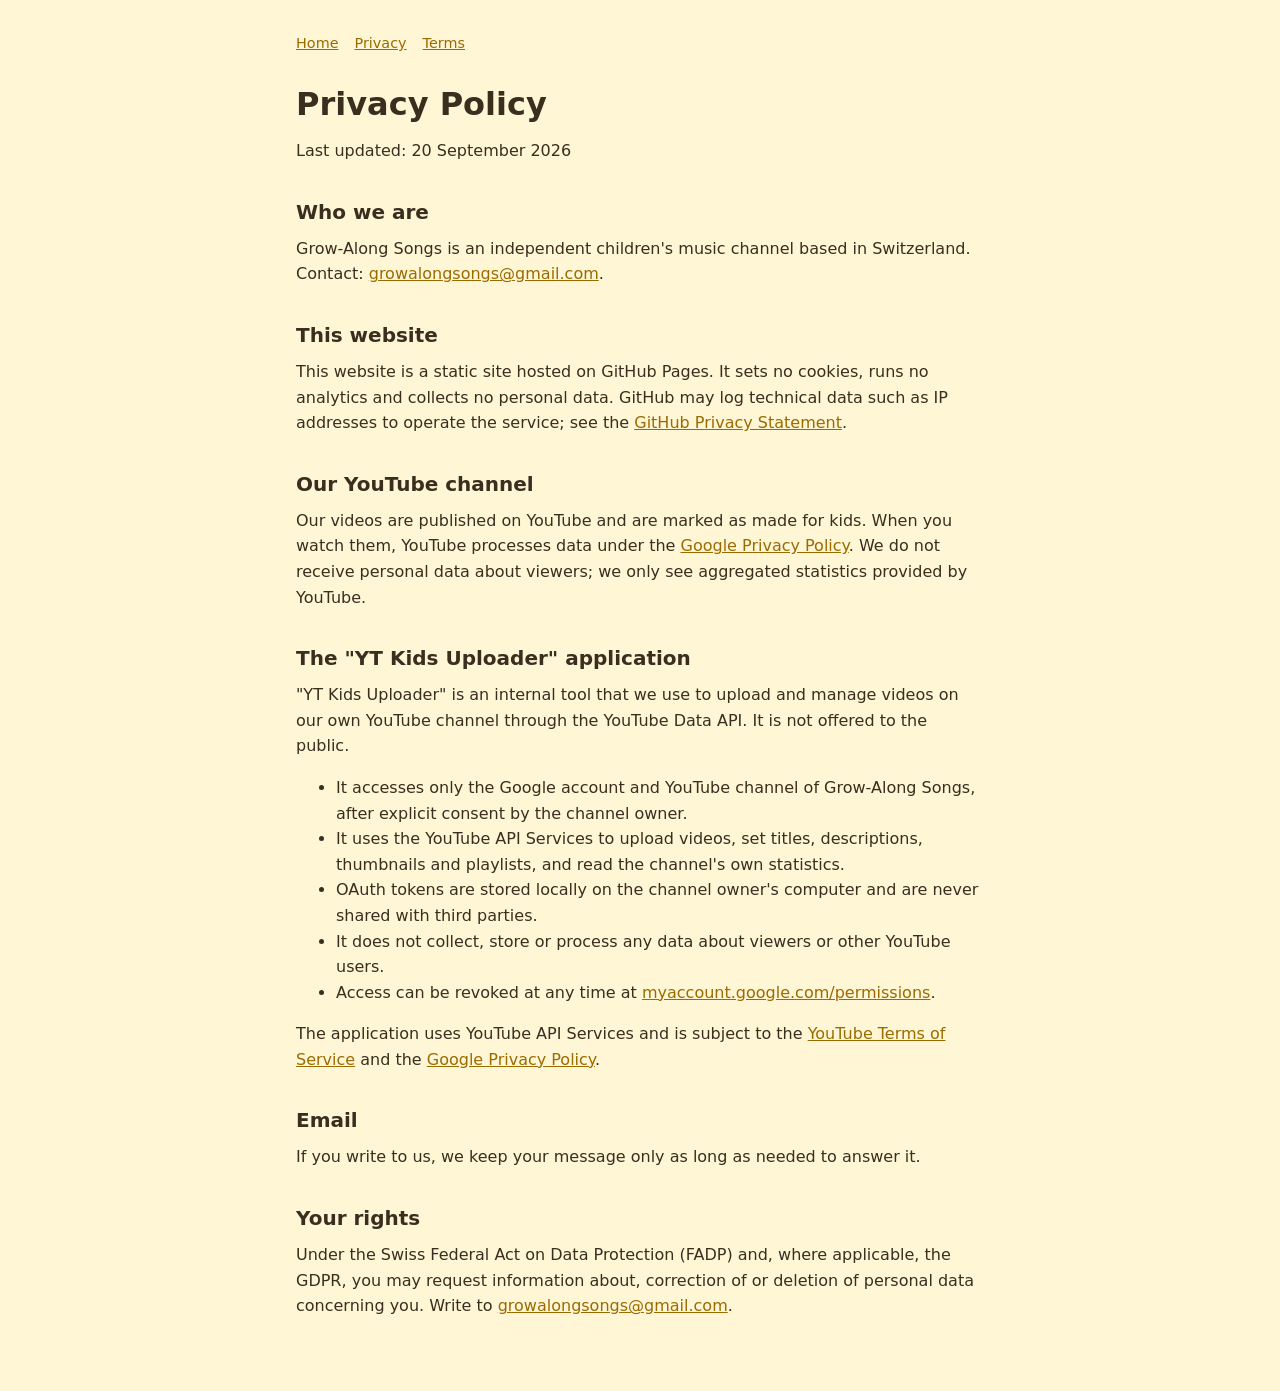
==== privacy.html @ f4e84e5a "Grow-Along Songs: homepage, privacy policy, terms Co-Authored-By: Claude Opus 5 (1M context) <norepl" ====
<!doctype html>
<html lang="en">
<head>
<meta charset="utf-8">
<meta name="viewport" content="width=device-width,initial-scale=1">
<title>Privacy Policy, Grow-Along Songs</title>
<link rel="stylesheet" href="style.css">
</head>
<body>
<main>
<nav><a href="index.html">Home</a><a href="privacy.html">Privacy</a><a href="terms.html">Terms</a></nav>
<h1>Privacy Policy</h1>
<p>Last updated: 20 September 2026</p>

<h2>Who we are</h2>
<p>Grow-Along Songs is an independent children's music channel based in Switzerland. Contact: <a href="mailto:growalongsongs@gmail.com">growalongsongs@gmail.com</a>.</p>

<h2>This website</h2>
<p>This website is a static site hosted on GitHub Pages. It sets no cookies, runs no analytics and collects no personal data. GitHub may log technical data such as IP addresses to operate the service; see the <a href="https://docs.github.com/en/site-policy/privacy-policies/github-general-privacy-statement">GitHub Privacy Statement</a>.</p>

<h2>Our YouTube channel</h2>
<p>Our videos are published on YouTube and are marked as made for kids. When you watch them, YouTube processes data under the <a href="https://policies.google.com/privacy">Google Privacy Policy</a>. We do not receive personal data about viewers; we only see aggregated statistics provided by YouTube.</p>

<h2>The "YT Kids Uploader" application</h2>
<p>"YT Kids Uploader" is an internal tool that we use to upload and manage videos on our own YouTube channel through the YouTube Data API. It is not offered to the public.</p>
<ul>
<li>It accesses only the Google account and YouTube channel of Grow-Along Songs, after explicit consent by the channel owner.</li>
<li>It uses the YouTube API Services to upload videos, set titles, descriptions, thumbnails and playlists, and read the channel's own statistics.</li>
<li>OAuth tokens are stored locally on the channel owner's computer and are never shared with third parties.</li>
<li>It does not collect, store or process any data about viewers or other YouTube users.</li>
<li>Access can be revoked at any time at <a href="https://myaccount.google.com/permissions">myaccount.google.com/permissions</a>.</li>
</ul>
<p>The application uses YouTube API Services and is subject to the <a href="https://www.youtube.com/t/terms">YouTube Terms of Service</a> and the <a href="https://policies.google.com/privacy">Google Privacy Policy</a>.</p>

<h2>Email</h2>
<p>If you write to us, we keep your message only as long as needed to answer it.</p>

<h2>Your rights</h2>
<p>Under the Swiss Federal Act on Data Protection (FADP) and, where applicable, the GDPR, you may request information about, correction of or deletion of personal data concerning you. Write to <a href="mailto:growalongsongs@gmail.com">growalongsongs@gmail.com</a>.</p>
</main>
</body>
</html>
---- style.css ----
:root{--bg:#FFF6D6;--fg:#3A2E1F;--accent:#E8A317;--card:#FFFFFF}
*{box-sizing:border-box}body{margin:0;font-family:system-ui,-apple-system,"Segoe UI",Roboto,sans-serif;background:var(--bg);color:var(--fg);line-height:1.6}
main{max-width:720px;margin:0 auto;padding:32px 16px 64px}
h1{font-size:2rem;margin:0 0 8px}h2{font-size:1.25rem;margin:32px 0 8px}
p{margin:8px 0}a{color:#9A6B00}
.card{background:var(--card);border-radius:16px;padding:24px;margin:16px 0;box-shadow:0 2px 8px rgba(0,0,0,.06)}
.btn{display:inline-block;background:var(--accent);color:#fff;padding:12px 20px;border-radius:999px;text-decoration:none;font-weight:600}
nav{font-size:.9rem;margin-bottom:24px}nav a{margin-right:16px}
footer{font-size:.85rem;opacity:.75;margin-top:48px}
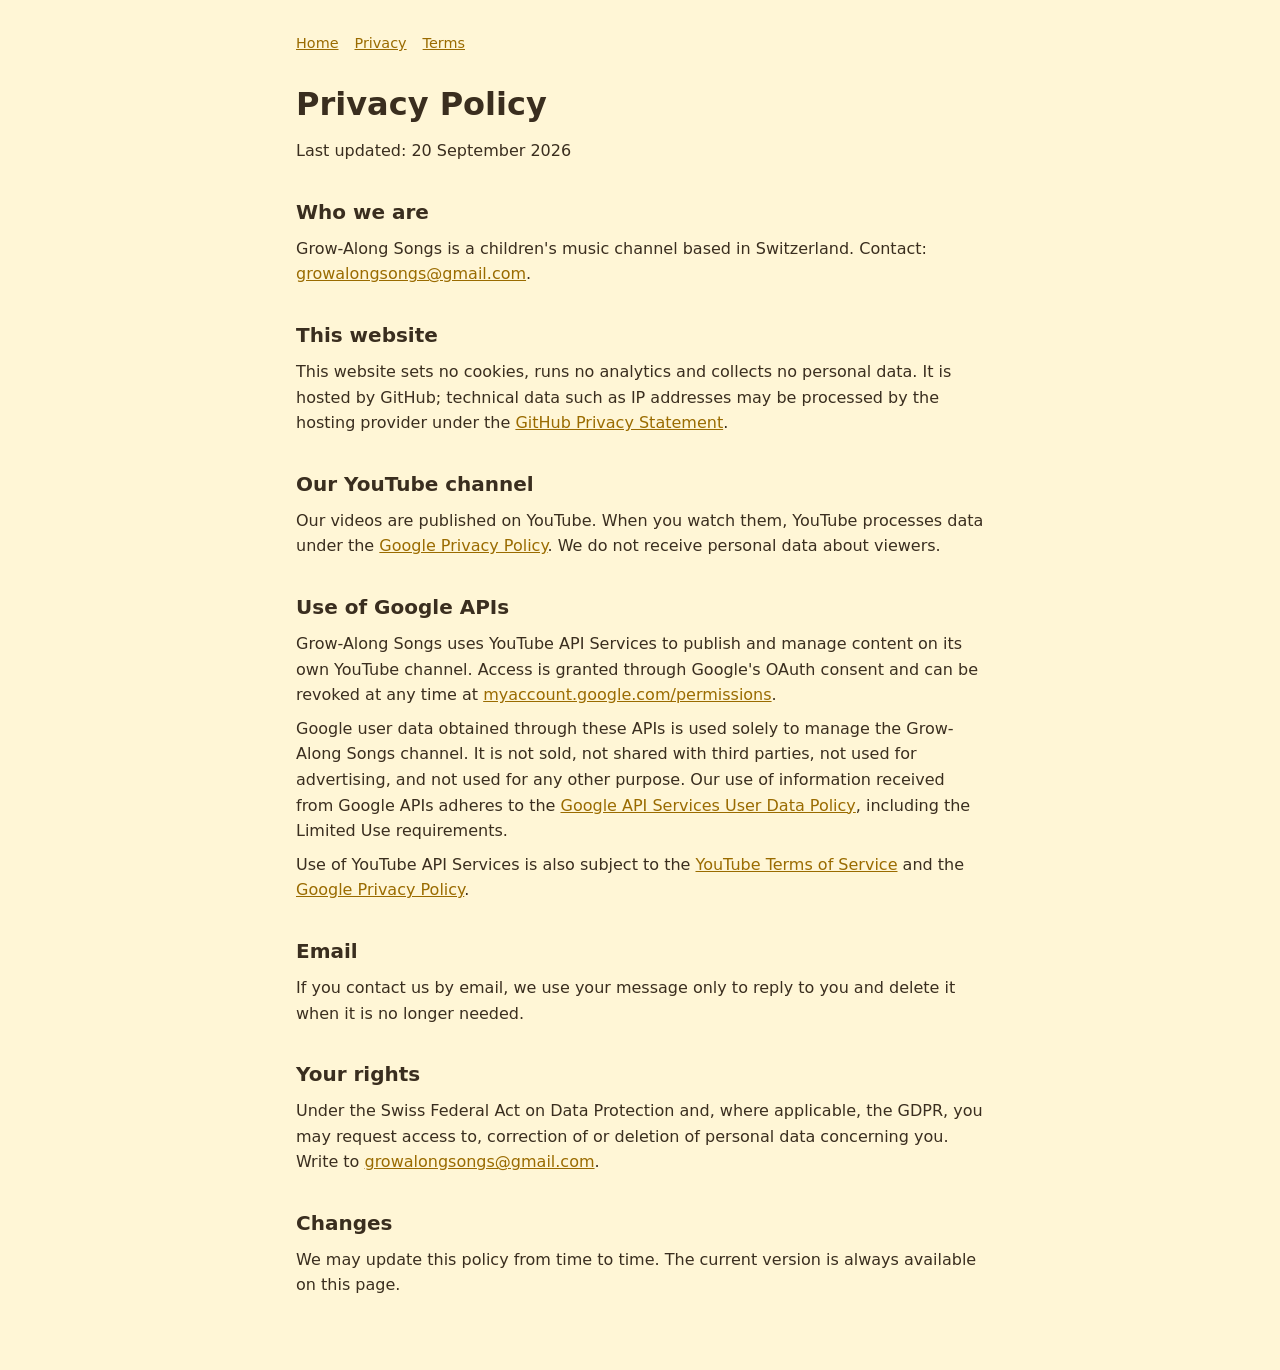
==== commit 410a2759: "Privacy and terms: remove operational details, add Limited Use statement Co-Authored-By: Claude Opus" ====
--- a/privacy.html
+++ b/privacy.html
@@ -13,30 +13,27 @@
 <p>Last updated: 20 September 2026</p>
 
 <h2>Who we are</h2>
-<p>Grow-Along Songs is an independent children's music channel based in Switzerland. Contact: <a href="mailto:growalongsongs@gmail.com">growalongsongs@gmail.com</a>.</p>
+<p>Grow-Along Songs is a children's music channel based in Switzerland. Contact: <a href="mailto:growalongsongs@gmail.com">growalongsongs@gmail.com</a>.</p>
 
 <h2>This website</h2>
-<p>This website is a static site hosted on GitHub Pages. It sets no cookies, runs no analytics and collects no personal data. GitHub may log technical data such as IP addresses to operate the service; see the <a href="https://docs.github.com/en/site-policy/privacy-policies/github-general-privacy-statement">GitHub Privacy Statement</a>.</p>
+<p>This website sets no cookies, runs no analytics and collects no personal data. It is hosted by GitHub; technical data such as IP addresses may be processed by the hosting provider under the <a href="https://docs.github.com/en/site-policy/privacy-policies/github-general-privacy-statement">GitHub Privacy Statement</a>.</p>
 
 <h2>Our YouTube channel</h2>
-<p>Our videos are published on YouTube and are marked as made for kids. When you watch them, YouTube processes data under the <a href="https://policies.google.com/privacy">Google Privacy Policy</a>. We do not receive personal data about viewers; we only see aggregated statistics provided by YouTube.</p>
+<p>Our videos are published on YouTube. When you watch them, YouTube processes data under the <a href="https://policies.google.com/privacy">Google Privacy Policy</a>. We do not receive personal data about viewers.</p>
 
-<h2>The "YT Kids Uploader" application</h2>
-<p>"YT Kids Uploader" is an internal tool that we use to upload and manage videos on our own YouTube channel through the YouTube Data API. It is not offered to the public.</p>
-<ul>
-<li>It accesses only the Google account and YouTube channel of Grow-Along Songs, after explicit consent by the channel owner.</li>
-<li>It uses the YouTube API Services to upload videos, set titles, descriptions, thumbnails and playlists, and read the channel's own statistics.</li>
-<li>OAuth tokens are stored locally on the channel owner's computer and are never shared with third parties.</li>
-<li>It does not collect, store or process any data about viewers or other YouTube users.</li>
-<li>Access can be revoked at any time at <a href="https://myaccount.google.com/permissions">myaccount.google.com/permissions</a>.</li>
-</ul>
-<p>The application uses YouTube API Services and is subject to the <a href="https://www.youtube.com/t/terms">YouTube Terms of Service</a> and the <a href="https://policies.google.com/privacy">Google Privacy Policy</a>.</p>
+<h2>Use of Google APIs</h2>
+<p>Grow-Along Songs uses YouTube API Services to publish and manage content on its own YouTube channel. Access is granted through Google's OAuth consent and can be revoked at any time at <a href="https://myaccount.google.com/permissions">myaccount.google.com/permissions</a>.</p>
+<p>Google user data obtained through these APIs is used solely to manage the Grow-Along Songs channel. It is not sold, not shared with third parties, not used for advertising, and not used for any other purpose. Our use of information received from Google APIs adheres to the <a href="https://developers.google.com/terms/api-services-user-data-policy">Google API Services User Data Policy</a>, including the Limited Use requirements.</p>
+<p>Use of YouTube API Services is also subject to the <a href="https://www.youtube.com/t/terms">YouTube Terms of Service</a> and the <a href="https://policies.google.com/privacy">Google Privacy Policy</a>.</p>
 
 <h2>Email</h2>
-<p>If you write to us, we keep your message only as long as needed to answer it.</p>
+<p>If you contact us by email, we use your message only to reply to you and delete it when it is no longer needed.</p>
 
 <h2>Your rights</h2>
-<p>Under the Swiss Federal Act on Data Protection (FADP) and, where applicable, the GDPR, you may request information about, correction of or deletion of personal data concerning you. Write to <a href="mailto:growalongsongs@gmail.com">growalongsongs@gmail.com</a>.</p>
+<p>Under the Swiss Federal Act on Data Protection and, where applicable, the GDPR, you may request access to, correction of or deletion of personal data concerning you. Write to <a href="mailto:growalongsongs@gmail.com">growalongsongs@gmail.com</a>.</p>
+
+<h2>Changes</h2>
+<p>We may update this policy from time to time. The current version is always available on this page.</p>
 </main>
 </body>
 </html>
